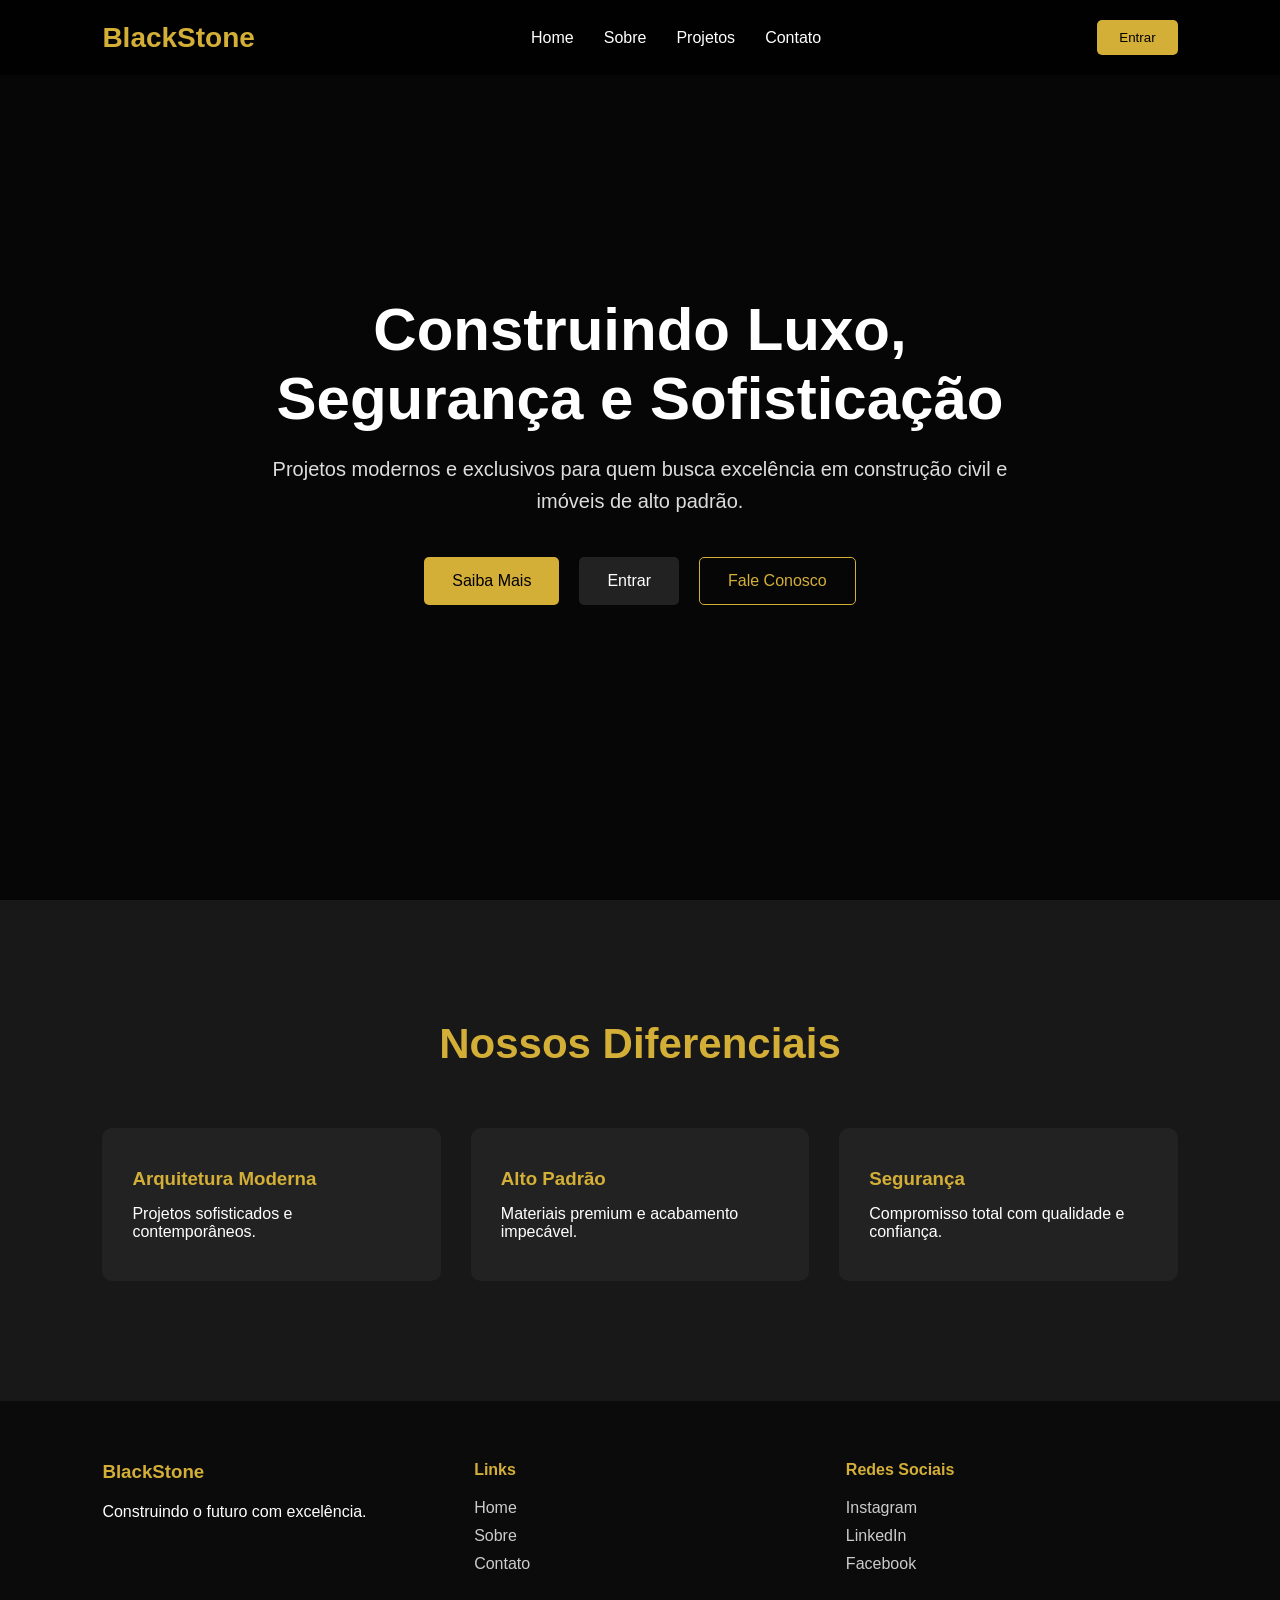
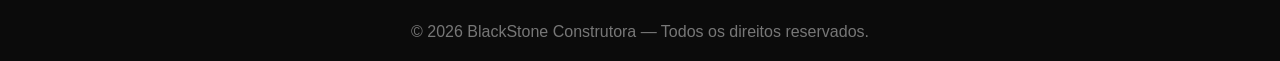
==== index.html @ 74b95e19 "primeiro commit do site" ====
<!DOCTYPE html>
<html lang="pt-BR">
<head>

    <meta charset="UTF-8">
    <meta name="viewport" content="width=device-width, initial-scale=1.0">

    <title>BlackStone Construtora</title>

    <!-- Fonte -->
    <link rel="preconnect" href="https://fonts.googleapis.com">

    <link rel="stylesheet" href="css/style.css">

</head>

<body>

    <!-- HEADER -->

    <header id="header">

        <div class="logo">
            BlackStone
        </div>

        <nav id="nav">

            <ul class="menu">

                <li><a href="#">Home</a></li>
                <li><a href="#">Sobre</a></li>
                <li><a href="#">Projetos</a></li>
                <li><a href="#">Contato</a></li>

            </ul>

        </nav>

        <button class="login-btn" id="openModal">
            Entrar
        </button>

        <div class="menu-mobile" id="menuMobile">
            ☰
        </div>

    </header>

    <!-- HERO -->

    <section class="hero">

        <div class="overlay"></div>

        <div class="hero-content">

            <h1>
                Construindo Luxo, Segurança e Sofisticação
            </h1>

            <p>
                Projetos modernos e exclusivos para quem busca excelência em construção civil e imóveis de alto padrão.
            </p>

            <div class="hero-buttons">

                <button class="btn gold">
                    Saiba Mais
                </button>

                <button class="btn dark" id="openModalHero">
                    Entrar
                </button>

                <button class="btn outline">
                    Fale Conosco
                </button>

            </div>

        </div>

    </section>

    <!-- DIFERENCIAIS -->

    <section class="diferenciais">

        <h2 class="section-title">
            Nossos Diferenciais
        </h2>

        <div class="cards">

            <div class="card reveal">
                <h3>Arquitetura Moderna</h3>
                <p>
                    Projetos sofisticados e contemporâneos.
                </p>
            </div>

            <div class="card reveal">
                <h3>Alto Padrão</h3>
                <p>
                    Materiais premium e acabamento impecável.
                </p>
            </div>

            <div class="card reveal">
                <h3>Segurança</h3>
                <p>
                    Compromisso total com qualidade e confiança.
                </p>
            </div>

        </div>

    </section>

    <!-- FOOTER -->

    <footer>

        <div class="footer-content">

            <div>
                <h3>BlackStone</h3>
                <p>Construindo o futuro com excelência.</p>
            </div>

            <div>
                <h4>Links</h4>

                <ul>
                    <li><a href="#">Home</a></li>
                    <li><a href="#">Sobre</a></li>
                    <li><a href="#">Contato</a></li>
                </ul>
            </div>

            <div>
                <h4>Redes Sociais</h4>

                <div class="socials">
                    <a href="#">Instagram</a>
                    <a href="#">LinkedIn</a>
                    <a href="#">Facebook</a>
                </div>

            </div>

        </div>

        <p class="copy">
            © 2026 BlackStone Construtora — Todos os direitos reservados.
        </p>

    </footer>

    <!-- MODAL LOGIN -->

    <div class="modal" id="modal">

        <div class="modal-content">

            <span class="close" id="closeModal">
                &times;
            </span>

            <h2>Login</h2>

            <form>

                <input type="email" placeholder="Seu Email">

                <input type="password" placeholder="Sua Senha">

                <button type="submit" class="btn gold">
                    Entrar
                </button>

            </form>

        </div>

    </div>

    <script src="js/script.js"></script>

</body>
</html>
---- css/style.css ----
*{
    margin:0;
    padding:0;
    box-sizing:border-box;
}

body{
    font-family:Arial, sans-serif;
    background:#111;
    color:white;
    overflow-x:hidden;
}

/* HEADER */

header{
    width:100%;
    position:fixed;
    top:0;
    left:0;
    z-index:1000;

    display:flex;
    justify-content:space-between;
    align-items:center;

    padding:20px 8%;

    background:rgba(0,0,0,0.8);
    backdrop-filter:blur(10px);
}

.logo{
    font-size:28px;
    font-weight:bold;
    color:#d4af37;
}

.menu{
    display:flex;
    list-style:none;
    gap:30px;
}

.menu a{
    color:white;
    text-decoration:none;
    transition:0.3s;
}

.menu a:hover{
    color:#d4af37;
}

.login-btn{
    padding:10px 22px;
    border:none;
    background:#d4af37;
    color:black;
    cursor:pointer;
    border-radius:5px;
    transition:0.3s;
}

.login-btn:hover{
    transform:translateY(-3px);
}

.menu-mobile{
    display:none;
    font-size:30px;
    cursor:pointer;
}

/* HERO */

.hero{
    height:100vh;

    background:url("https://images.unsplash.com/photo-1486406146926-c627a92ad1ab?q=80&w=2070&auto=format&fit=crop")
    center/cover no-repeat;

    position:relative;

    display:flex;
    justify-content:center;
    align-items:center;

    text-align:center;
}

.overlay{
    position:absolute;
    inset:0;
    background:rgba(0,0,0,0.65);
}

.hero-content{
    position:relative;
    z-index:2;
    max-width:800px;
    padding:20px;
}

.hero h1{
    font-size:60px;
    margin-bottom:20px;
    animation:fadeUp 1s ease;
}

.hero p{
    font-size:20px;
    margin-bottom:40px;
    color:#ddd;
    line-height:1.6;
}

.hero-buttons{
    display:flex;
    justify-content:center;
    gap:20px;
    flex-wrap:wrap;
}

.btn{
    padding:14px 28px;
    border:none;
    cursor:pointer;
    font-size:16px;
    border-radius:5px;
    transition:0.3s;
}

.gold{
    background:#d4af37;
    color:black;
}

.dark{
    background:#222;
    color:white;
}

.outline{
    background:transparent;
    border:1px solid #d4af37;
    color:#d4af37;
}

.btn:hover{
    transform:translateY(-5px);
    box-shadow:0 10px 20px rgba(0,0,0,0.3);
}

/* DIFERENCIAIS */

.diferenciais{
    padding:120px 8%;
    background:#181818;
}

.section-title{
    text-align:center;
    font-size:42px;
    margin-bottom:60px;
    color:#d4af37;
}

.cards{
    display:grid;
    grid-template-columns:repeat(auto-fit, minmax(250px,1fr));
    gap:30px;
}

.card{
    background:#222;
    padding:40px 30px;
    border-radius:10px;
    transition:0.4s;
    opacity:0;
    transform:translateY(50px);
}

.card h3{
    margin-bottom:15px;
    color:#d4af37;
}

.card:hover{
    transform:translateY(-10px);
    background:#2c2c2c;
}

/* FOOTER */

footer{
    background:#0b0b0b;
    padding:60px 8% 20px;
}

.footer-content{
    display:grid;
    grid-template-columns:repeat(auto-fit, minmax(200px,1fr));
    gap:40px;
    margin-bottom:40px;
}

footer h3,
footer h4{
    color:#d4af37;
    margin-bottom:20px;
}

footer ul{
    list-style:none;
}

footer a{
    color:#ccc;
    text-decoration:none;
    display:block;
    margin-bottom:10px;
    transition:0.3s;
}

footer a:hover{
    color:#d4af37;
}

.copy{
    text-align:center;
    color:#777;
}

/* MODAL */

.modal{
    position:fixed;
    inset:0;
    background:rgba(0,0,0,0.8);

    display:none;
    justify-content:center;
    align-items:center;

    z-index:2000;
}

.modal-content{
    background:#1e1e1e;
    padding:40px;
    border-radius:10px;
    width:90%;
    max-width:400px;

    position:relative;
}

.modal-content h2{
    margin-bottom:20px;
    color:#d4af37;
}

.modal-content form{
    display:flex;
    flex-direction:column;
    gap:15px;
}

.modal-content input{
    padding:14px;
    border:none;
    border-radius:5px;
    background:#2b2b2b;
    color:white;
}

.close{
    position:absolute;
    top:15px;
    right:20px;
    font-size:30px;
    cursor:pointer;
}

/* ANIMAÇÕES */

@keyframes fadeUp{

    from{
        opacity:0;
        transform:translateY(40px);
    }

    to{
        opacity:1;
        transform:translateY(0);
    }

}

.reveal.active{
    opacity:1;
    transform:translateY(0);
    transition:1s;
}

/* RESPONSIVO */

@media(max-width:900px){

    .menu{
        position:absolute;
        top:80px;
        right:-100%;

        background:#111;
        width:250px;
        height:100vh;

        flex-direction:column;
        padding:40px;

        transition:0.4s;
    }

    .menu.active{
        right:0;
    }

    .menu-mobile{
        display:block;
    }

    .hero h1{
        font-size:42px;
    }

}
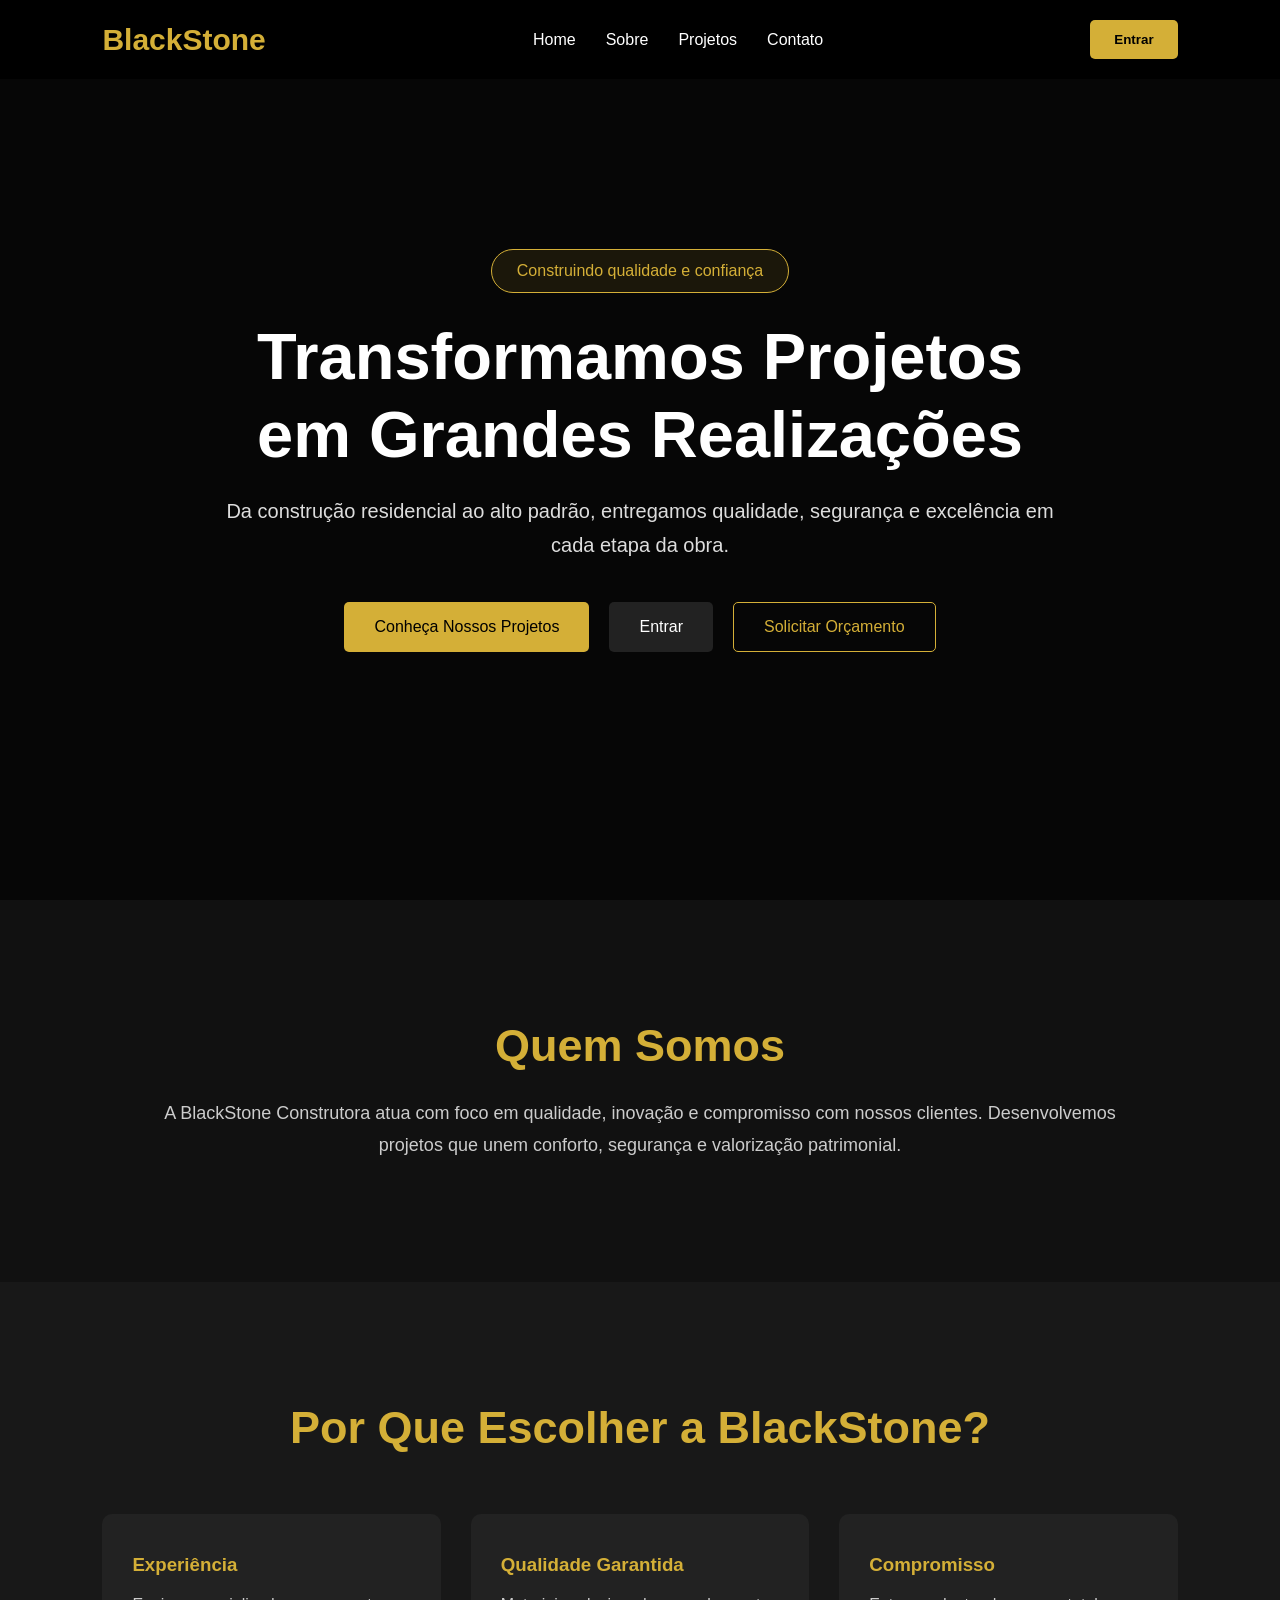
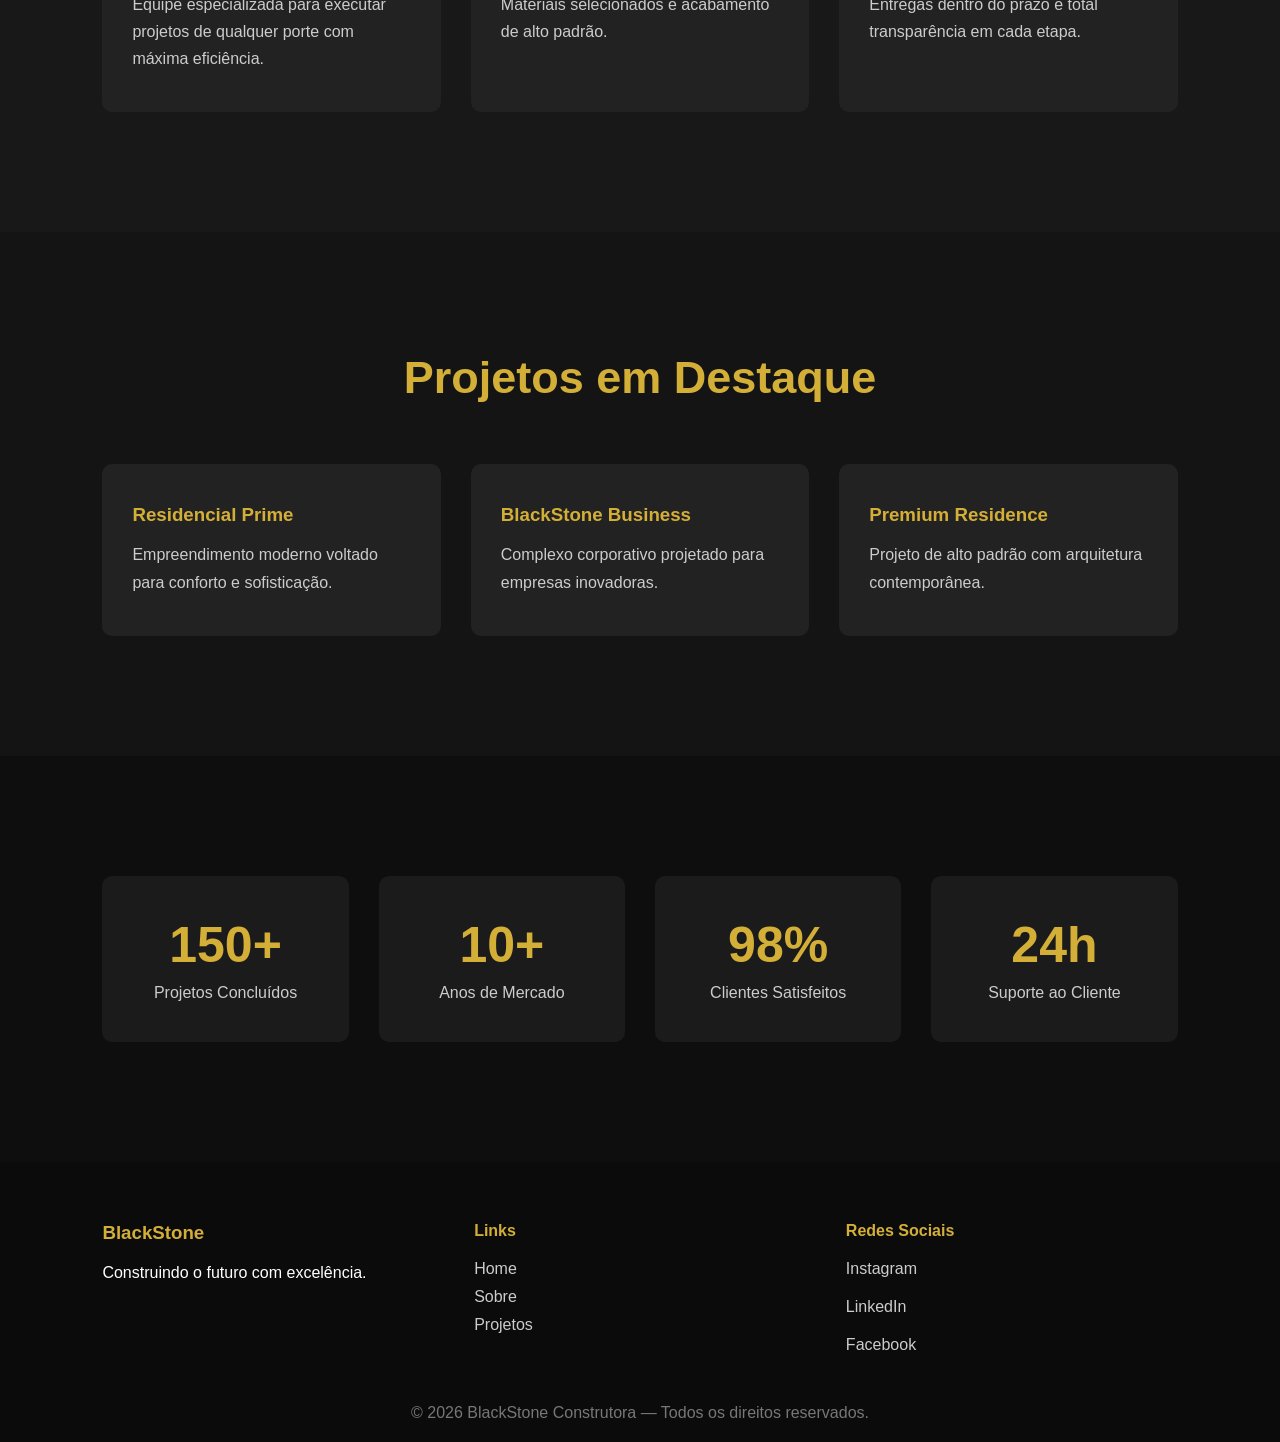
==== commit 26ebfeb1: "Atualiza página inicial e estilos" ====
--- a/index.html
+++ b/index.html
@@ -1,5 +1,6 @@
 <!DOCTYPE html>
 <html lang="pt-BR">
+
 <head>
 
     <meta charset="UTF-8">
@@ -7,9 +8,6 @@
 
     <title>BlackStone Construtora</title>
 
-    <!-- Fonte -->
-    <link rel="preconnect" href="https://fonts.googleapis.com">
-
     <link rel="stylesheet" href="css/style.css">
 
 </head>
@@ -29,9 +27,9 @@
             <ul class="menu">
 
                 <li><a href="#">Home</a></li>
-                <li><a href="#">Sobre</a></li>
-                <li><a href="#">Projetos</a></li>
-                <li><a href="#">Contato</a></li>
+                <li><a href="#sobre">Sobre</a></li>
+                <li><a href="#projetos">Projetos</a></li>
+                <li><a href="#contato">Contato</a></li>
 
             </ul>
 
@@ -55,18 +53,23 @@
 
         <div class="hero-content">
 
+            <span class="hero-tag">
+                Construindo qualidade e confiança
+            </span>
+
             <h1>
-                Construindo Luxo, Segurança e Sofisticação
+                Transformamos Projetos em Grandes Realizações
             </h1>
 
             <p>
-                Projetos modernos e exclusivos para quem busca excelência em construção civil e imóveis de alto padrão.
+                Da construção residencial ao alto padrão, entregamos qualidade,
+                segurança e excelência em cada etapa da obra.
             </p>
 
             <div class="hero-buttons">
 
                 <button class="btn gold">
-                    Saiba Mais
+                    Conheça Nossos Projetos
                 </button>
 
                 <button class="btn dark" id="openModalHero">
@@ -74,7 +77,7 @@
                 </button>
 
                 <button class="btn outline">
-                    Fale Conosco
+                    Solicitar Orçamento
                 </button>
 
             </div>
@@ -83,36 +86,162 @@
 
     </section>
 
+    <!-- SOBRE -->
+
+    <section class="sobre" id="sobre">
+
+        <div class="sobre-container">
+
+            <h2>
+                Quem Somos
+            </h2>
+
+            <p>
+                A BlackStone Construtora atua com foco em qualidade,
+                inovação e compromisso com nossos clientes.
+                Desenvolvemos projetos que unem conforto,
+                segurança e valorização patrimonial.
+            </p>
+
+        </div>
+
+    </section>
+
     <!-- DIFERENCIAIS -->
 
     <section class="diferenciais">
 
         <h2 class="section-title">
-            Nossos Diferenciais
+            Por Que Escolher a BlackStone?
         </h2>
 
         <div class="cards">
 
             <div class="card reveal">
-                <h3>Arquitetura Moderna</h3>
-                <p>
-                    Projetos sofisticados e contemporâneos.
-                </p>
-            </div>
-
-            <div class="card reveal">
-                <h3>Alto Padrão</h3>
-                <p>
-                    Materiais premium e acabamento impecável.
-                </p>
-            </div>
-
-            <div class="card reveal">
-                <h3>Segurança</h3>
-                <p>
-                    Compromisso total com qualidade e confiança.
-                </p>
-            </div>
+
+                <h3>Experiência</h3>
+
+                <p>
+                    Equipe especializada para executar projetos
+                    de qualquer porte com máxima eficiência.
+                </p>
+
+            </div>
+
+            <div class="card reveal">
+
+                <h3>Qualidade Garantida</h3>
+
+                <p>
+                    Materiais selecionados e acabamento
+                    de alto padrão.
+                </p>
+
+            </div>
+
+            <div class="card reveal">
+
+                <h3>Compromisso</h3>
+
+                <p>
+                    Entregas dentro do prazo e total
+                    transparência em cada etapa.
+                </p>
+
+            </div>
+
+        </div>
+
+    </section>
+
+    <!-- PROJETOS -->
+
+    <section class="projetos" id="projetos">
+
+        <h2 class="section-title">
+            Projetos em Destaque
+        </h2>
+
+        <div class="cards">
+
+            <div class="card reveal">
+
+                <h3>Residencial Prime</h3>
+
+                <p>
+                    Empreendimento moderno voltado para
+                    conforto e sofisticação.
+                </p>
+
+            </div>
+
+            <div class="card reveal">
+
+                <h3>BlackStone Business</h3>
+
+                <p>
+                    Complexo corporativo projetado para
+                    empresas inovadoras.
+                </p>
+
+            </div>
+
+            <div class="card reveal">
+
+                <h3>Premium Residence</h3>
+
+                <p>
+                    Projeto de alto padrão com
+                    arquitetura contemporânea.
+                </p>
+
+            </div>
+
+        </div>
+
+    </section>
+
+    <!-- ESTATÍSTICAS -->
+
+    <section class="numeros">
+
+        <div class="numero">
+
+            <h3>150+</h3>
+
+            <p>
+                Projetos Concluídos
+            </p>
+
+        </div>
+
+        <div class="numero">
+
+            <h3>10+</h3>
+
+            <p>
+                Anos de Mercado
+            </p>
+
+        </div>
+
+        <div class="numero">
+
+            <h3>98%</h3>
+
+            <p>
+                Clientes Satisfeitos
+            </p>
+
+        </div>
+
+        <div class="numero">
+
+            <h3>24h</h3>
+
+            <p>
+                Suporte ao Cliente
+            </p>
 
         </div>
 
@@ -120,32 +249,44 @@
 
     <!-- FOOTER -->
 
-    <footer>
+    <footer id="contato">
 
         <div class="footer-content">
 
             <div>
+
                 <h3>BlackStone</h3>
-                <p>Construindo o futuro com excelência.</p>
+
+                <p>
+                    Construindo o futuro com excelência.
+                </p>
+
             </div>
 
             <div>
+
                 <h4>Links</h4>
 
                 <ul>
+
                     <li><a href="#">Home</a></li>
-                    <li><a href="#">Sobre</a></li>
-                    <li><a href="#">Contato</a></li>
+                    <li><a href="#sobre">Sobre</a></li>
+                    <li><a href="#projetos">Projetos</a></li>
+
                 </ul>
+
             </div>
 
             <div>
+
                 <h4>Redes Sociais</h4>
 
                 <div class="socials">
+
                     <a href="#">Instagram</a>
                     <a href="#">LinkedIn</a>
                     <a href="#">Facebook</a>
+
                 </div>
 
             </div>
@@ -168,7 +309,9 @@
                 &times;
             </span>
 
-            <h2>Login</h2>
+            <h2>
+                Login
+            </h2>
 
             <form>
 
@@ -189,4 +332,5 @@
     <script src="js/script.js"></script>
 
 </body>
+
 </html>
--- a/css/style.css
+++ b/css/style.css
@@ -26,12 +26,12 @@
 
     padding:20px 8%;
 
-    background:rgba(0,0,0,0.8);
+    background:rgba(0,0,0,0.85);
     backdrop-filter:blur(10px);
 }
 
 .logo{
-    font-size:28px;
+    font-size:30px;
     font-weight:bold;
     color:#d4af37;
 }
@@ -43,9 +43,9 @@
 }
 
 .menu a{
+    text-decoration:none;
     color:white;
-    text-decoration:none;
-    transition:0.3s;
+    transition:.3s;
 }
 
 .menu a:hover{
@@ -53,13 +53,14 @@
 }
 
 .login-btn{
-    padding:10px 22px;
+    padding:12px 24px;
     border:none;
     background:#d4af37;
     color:black;
     cursor:pointer;
     border-radius:5px;
-    transition:0.3s;
+    font-weight:bold;
+    transition:.3s;
 }
 
 .login-btn:hover{
@@ -77,7 +78,7 @@
 .hero{
     height:100vh;
 
-    background:url("https://images.unsplash.com/photo-1486406146926-c627a92ad1ab?q=80&w=2070&auto=format&fit=crop")
+    background:url("https://images.unsplash.com/photo-1504307651254-35680f356dfd?q=80&w=2070&auto=format&fit=crop")
     center/cover no-repeat;
 
     position:relative;
@@ -98,21 +99,37 @@
 .hero-content{
     position:relative;
     z-index:2;
-    max-width:800px;
+    max-width:900px;
     padding:20px;
 }
 
+.hero-tag{
+    display:inline-block;
+
+    padding:12px 25px;
+
+    border:1px solid #d4af37;
+
+    border-radius:30px;
+
+    color:#d4af37;
+
+    background:rgba(212,175,55,.1);
+
+    margin-bottom:25px;
+}
+
 .hero h1{
-    font-size:60px;
+    font-size:65px;
     margin-bottom:20px;
-    animation:fadeUp 1s ease;
+    line-height:1.2;
 }
 
 .hero p{
     font-size:20px;
+    color:#ddd;
     margin-bottom:40px;
-    color:#ddd;
-    line-height:1.6;
+    line-height:1.7;
 }
 
 .hero-buttons{
@@ -123,12 +140,12 @@
 }
 
 .btn{
-    padding:14px 28px;
+    padding:15px 30px;
     border:none;
     cursor:pointer;
+    border-radius:5px;
     font-size:16px;
-    border-radius:5px;
-    transition:0.3s;
+    transition:.3s;
 }
 
 .gold{
@@ -149,7 +166,31 @@
 
 .btn:hover{
     transform:translateY(-5px);
-    box-shadow:0 10px 20px rgba(0,0,0,0.3);
+}
+
+/* SOBRE */
+
+.sobre{
+    padding:120px 8%;
+    background:#111;
+}
+
+.sobre-container{
+    max-width:1000px;
+    margin:auto;
+    text-align:center;
+}
+
+.sobre h2{
+    color:#d4af37;
+    font-size:45px;
+    margin-bottom:25px;
+}
+
+.sobre p{
+    font-size:18px;
+    color:#ccc;
+    line-height:1.8;
 }
 
 /* DIFERENCIAIS */
@@ -161,14 +202,14 @@
 
 .section-title{
     text-align:center;
-    font-size:42px;
+    color:#d4af37;
+    font-size:45px;
     margin-bottom:60px;
-    color:#d4af37;
 }
 
 .cards{
     display:grid;
-    grid-template-columns:repeat(auto-fit, minmax(250px,1fr));
+    grid-template-columns:repeat(auto-fit,minmax(280px,1fr));
     gap:30px;
 }
 
@@ -176,14 +217,20 @@
     background:#222;
     padding:40px 30px;
     border-radius:10px;
-    transition:0.4s;
+    transition:.4s;
+
     opacity:0;
     transform:translateY(50px);
 }
 
 .card h3{
+    color:#d4af37;
     margin-bottom:15px;
-    color:#d4af37;
+}
+
+.card p{
+    color:#ccc;
+    line-height:1.7;
 }
 
 .card:hover{
@@ -191,6 +238,49 @@
     background:#2c2c2c;
 }
 
+/* PROJETOS */
+
+.projetos{
+    padding:120px 8%;
+    background:#141414;
+}
+
+/* ESTATÍSTICAS */
+
+.numeros{
+    padding:120px 8%;
+
+    display:grid;
+    grid-template-columns:repeat(auto-fit,minmax(220px,1fr));
+    gap:30px;
+
+    background:#0e0e0e;
+}
+
+.numero{
+    background:#1b1b1b;
+    padding:40px;
+    border-radius:10px;
+
+    text-align:center;
+
+    transition:.3s;
+}
+
+.numero:hover{
+    transform:translateY(-8px);
+}
+
+.numero h3{
+    font-size:50px;
+    color:#d4af37;
+    margin-bottom:10px;
+}
+
+.numero p{
+    color:#ccc;
+}
+
 /* FOOTER */
 
 footer{
@@ -200,7 +290,7 @@
 
 .footer-content{
     display:grid;
-    grid-template-columns:repeat(auto-fit, minmax(200px,1fr));
+    grid-template-columns:repeat(auto-fit,minmax(250px,1fr));
     gap:40px;
     margin-bottom:40px;
 }
@@ -220,11 +310,17 @@
     text-decoration:none;
     display:block;
     margin-bottom:10px;
-    transition:0.3s;
+    transition:.3s;
 }
 
 footer a:hover{
     color:#d4af37;
+}
+
+.socials{
+    display:flex;
+    flex-direction:column;
+    gap:10px;
 }
 
 .copy{
@@ -237,28 +333,32 @@
 .modal{
     position:fixed;
     inset:0;
-    background:rgba(0,0,0,0.8);
 
     display:none;
     justify-content:center;
     align-items:center;
 
+    background:rgba(0,0,0,.85);
+
     z-index:2000;
 }
 
 .modal-content{
-    background:#1e1e1e;
-    padding:40px;
-    border-radius:10px;
     width:90%;
     max-width:400px;
 
+    background:#1e1e1e;
+
+    padding:40px;
+
+    border-radius:10px;
+
     position:relative;
 }
 
 .modal-content h2{
+    color:#d4af37;
     margin-bottom:20px;
-    color:#d4af37;
 }
 
 .modal-content form{
@@ -271,33 +371,21 @@
     padding:14px;
     border:none;
     border-radius:5px;
+
     background:#2b2b2b;
     color:white;
 }
 
 .close{
     position:absolute;
-    top:15px;
     right:20px;
+    top:10px;
+
     font-size:30px;
     cursor:pointer;
 }
 
 /* ANIMAÇÕES */
-
-@keyframes fadeUp{
-
-    from{
-        opacity:0;
-        transform:translateY(40px);
-    }
-
-    to{
-        opacity:1;
-        transform:translateY(0);
-    }
-
-}
 
 .reveal.active{
     opacity:1;
@@ -314,14 +402,16 @@
         top:80px;
         right:-100%;
 
-        background:#111;
         width:250px;
         height:100vh;
 
+        background:#111;
+
         flex-direction:column;
+
         padding:40px;
 
-        transition:0.4s;
+        transition:.4s;
     }
 
     .menu.active{
@@ -336,4 +426,8 @@
         font-size:42px;
     }
 
+    .hero p{
+        font-size:18px;
+    }
+
 }
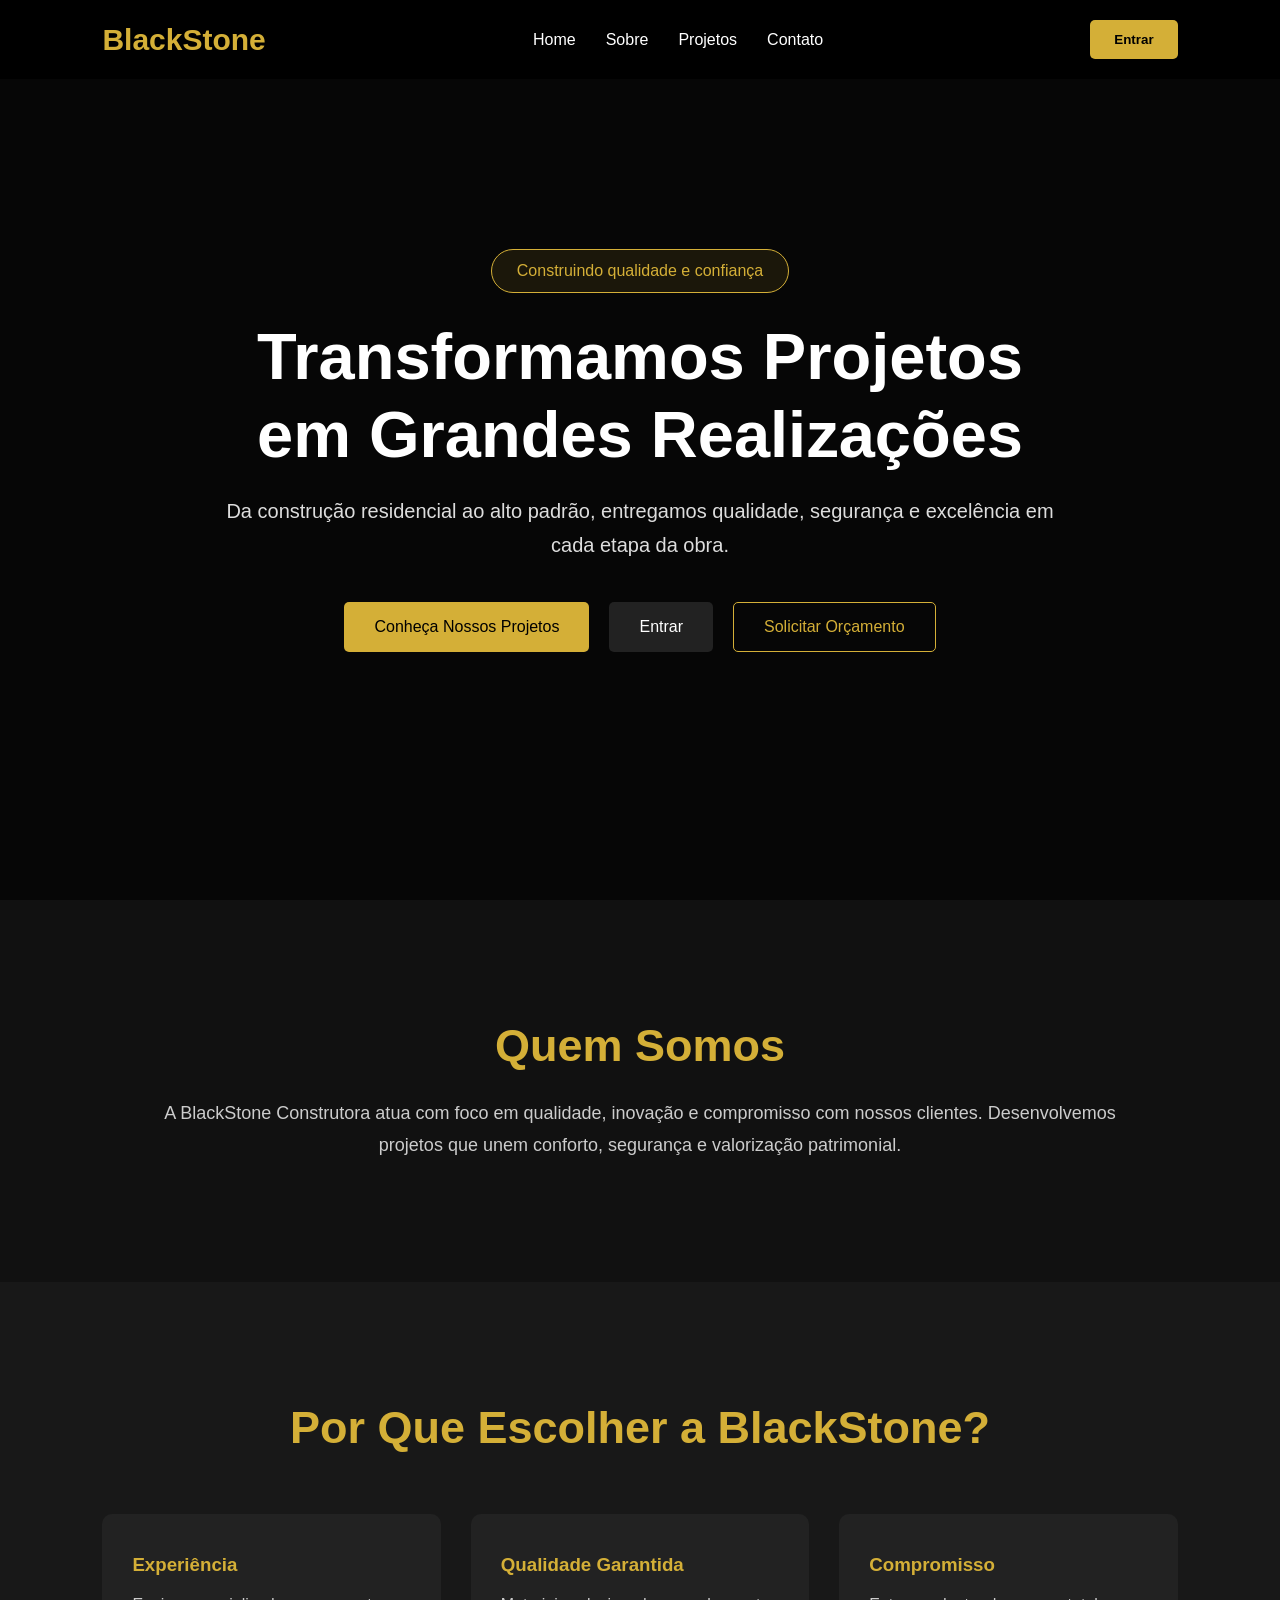
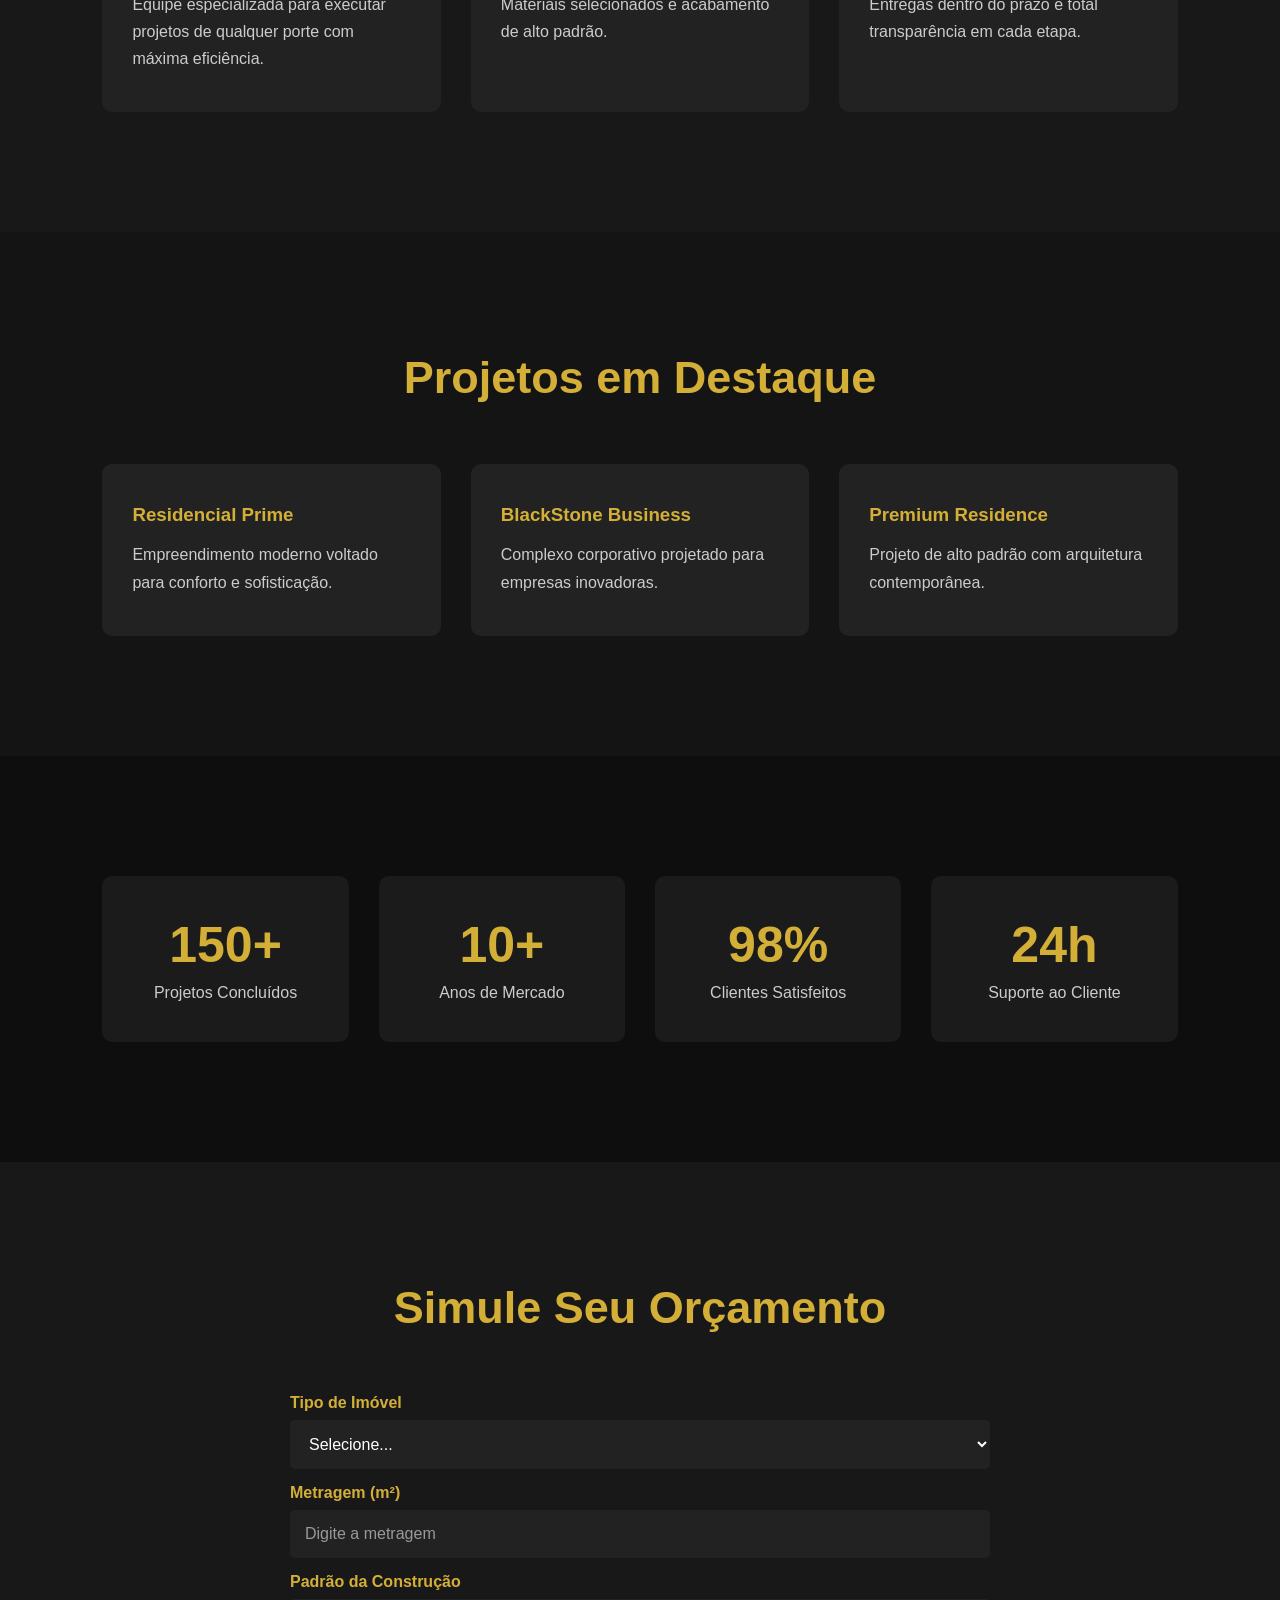
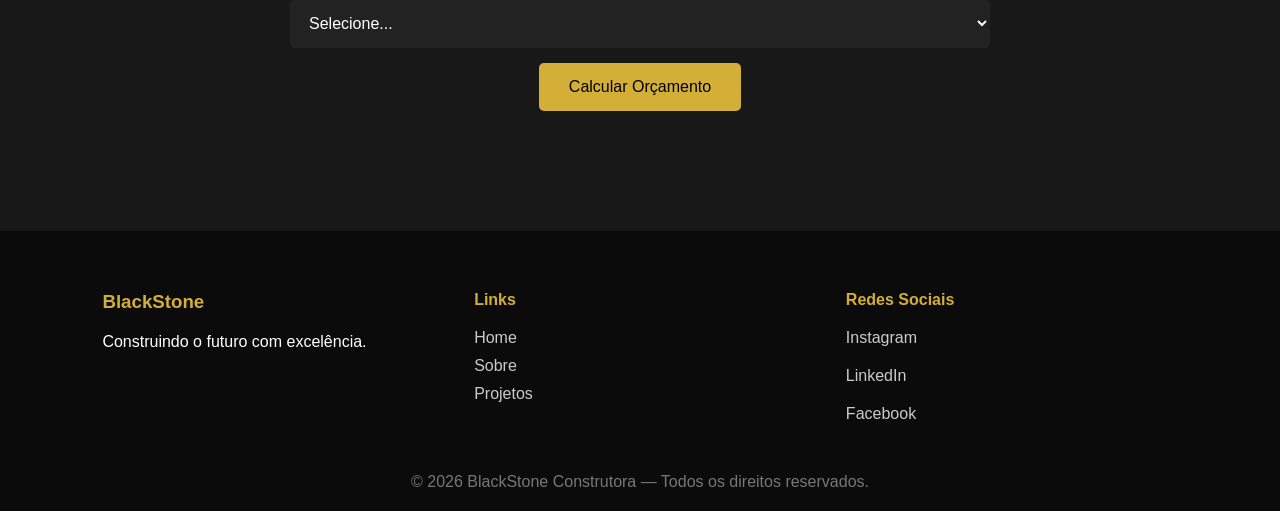
==== commit 2c4fa25f: "crição da área de orçamento" ====
--- a/index.html
+++ b/index.html
@@ -247,6 +247,49 @@
 
     </section>
 
+    <!-- SIMULAR ORÇAMENTO -->
+
+    <section class="simular-orcamento">
+
+        <h2 class="section-title">
+            Simule Seu Orçamento
+        </h2>
+
+        <form class="orcamento-form">
+
+            <div class="form-group">
+                <label for="tipoImovel">Tipo de Imóvel</label>
+                <select id="tipoImovel" name="tipoImovel" required>
+                    <option value="">Selecione...</option>
+                    <option value="casa">Casa</option>
+                    <option value="apartamento">Apartamento</option>
+                    <option value="comercial">Comercial</option>
+                </select>
+            </div>
+
+            <div class="form-group">
+                <label for="metragem">Metragem (m²)</label>
+                <input type="number" id="metragem" name="metragem" placeholder="Digite a metragem" required>
+            </div>
+
+            <div class="form-group">
+                <label for="padrao">Padrão da Construção</label>
+                <select id="padrao" name="padrao" required>
+                    <option value="">Selecione...</option>
+                    <option value="economico">Econômico</option>
+                    <option value="medio">Médio</option>
+                    <option value="alto">Alto Padrão</option>
+                </select>
+            </div>
+
+            <button type="submit" class="btn gold">
+                Calcular Orçamento
+            </button>
+
+        </form>
+
+    </section>
+
     <!-- FOOTER -->
 
     <footer id="contato">
--- a/css/style.css
+++ b/css/style.css
@@ -281,6 +281,60 @@
     color:#ccc;
 }
 
+/* ORÇAMENTO */
+
+.simular-orcamento{
+    padding:120px 8%;
+    background:#181818;
+}
+
+.orcamento-form{
+    max-width:700px;
+    margin:auto;
+    display:flex;
+    flex-direction:column;
+    gap:15px;
+}
+
+.form-group{
+    display:flex;
+    flex-direction:column;
+    gap:8px;
+}
+
+.orcamento-form label{
+    color:#d4af37;
+    font-weight:bold;
+}
+
+.orcamento-form input,
+.orcamento-form select{
+    padding:15px;
+    background:#222;
+    color:white;
+    border:none;
+    border-radius:5px;
+    font-size:16px;
+}
+
+.orcamento-form input::placeholder{
+    color:#999;
+}
+
+.orcamento-form button{
+    align-self:center;
+}
+
+#resultadoOrcamento{
+    margin-top:20px;
+    padding:20px;
+    background:#222;
+    border-left:4px solid #d4af37;
+    font-size:20px;
+    color:white;
+    border-radius:5px;
+}
+
 /* FOOTER */
 
 footer{
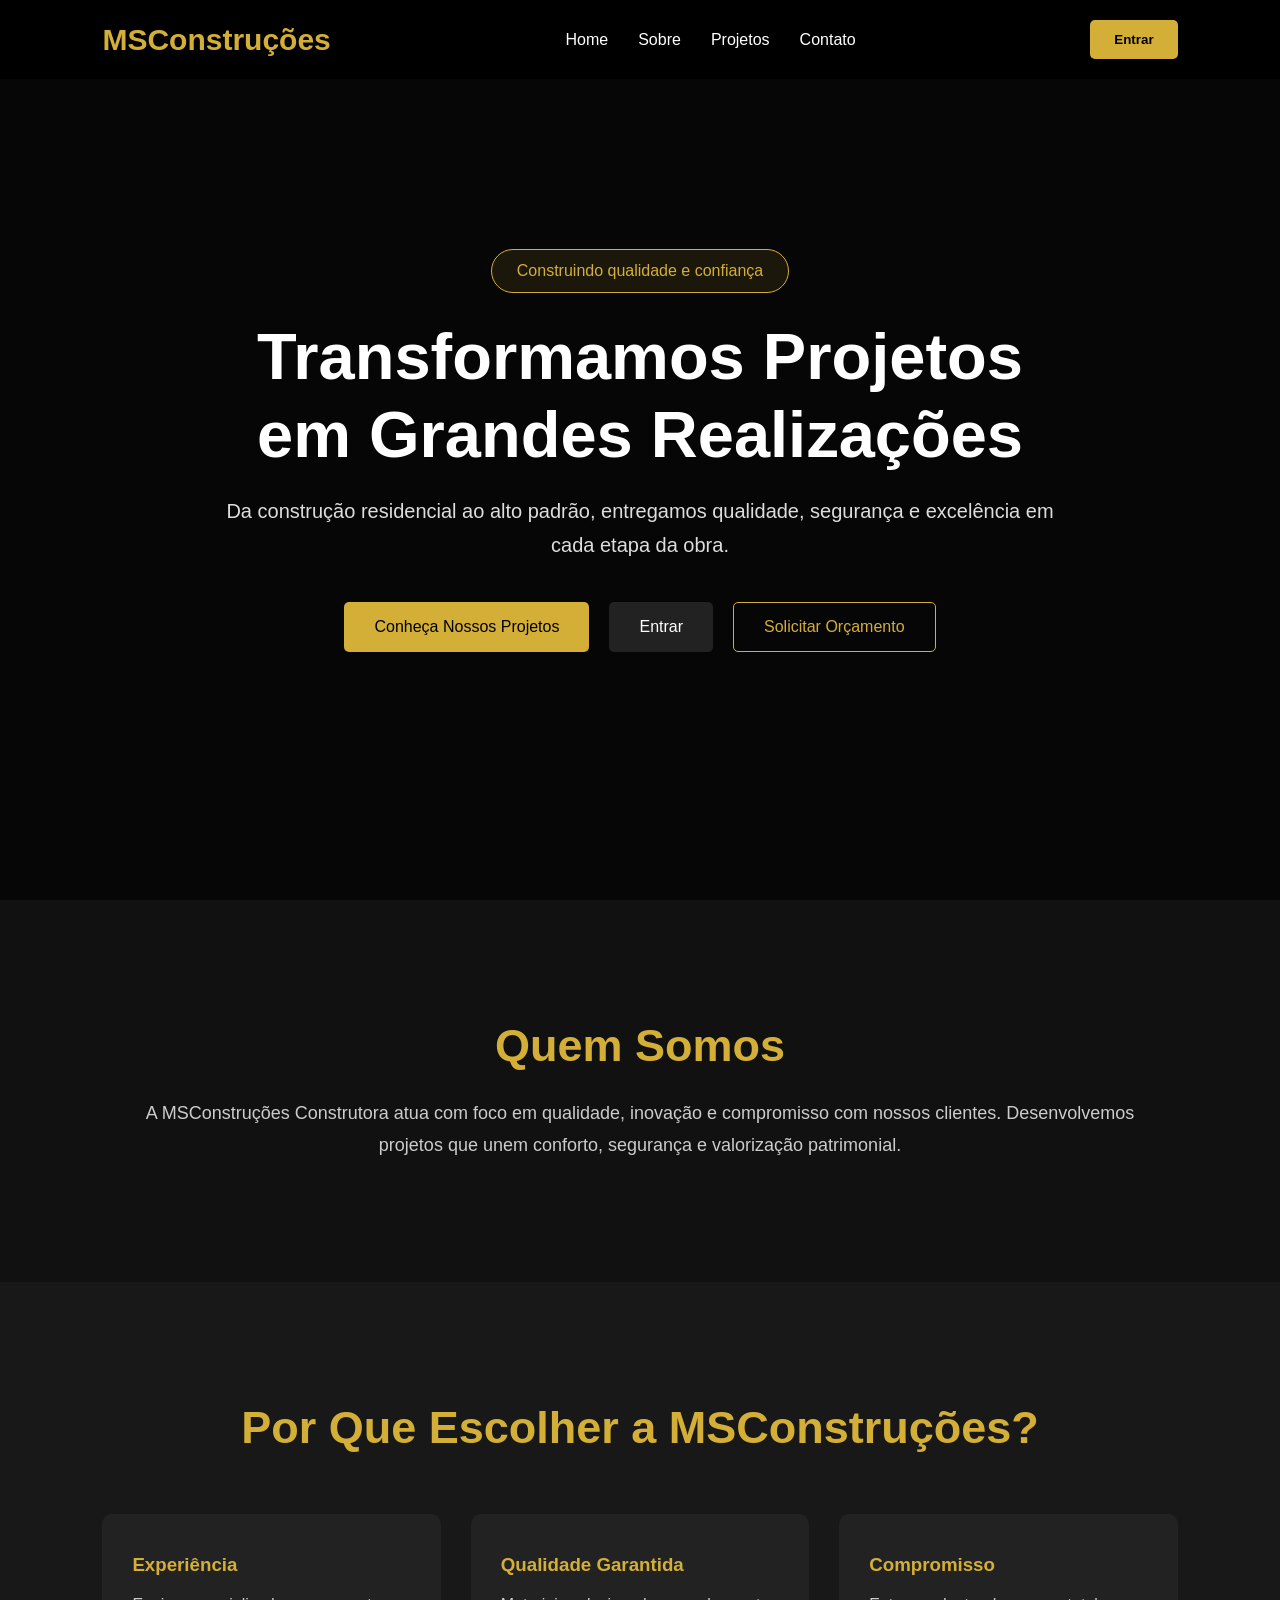
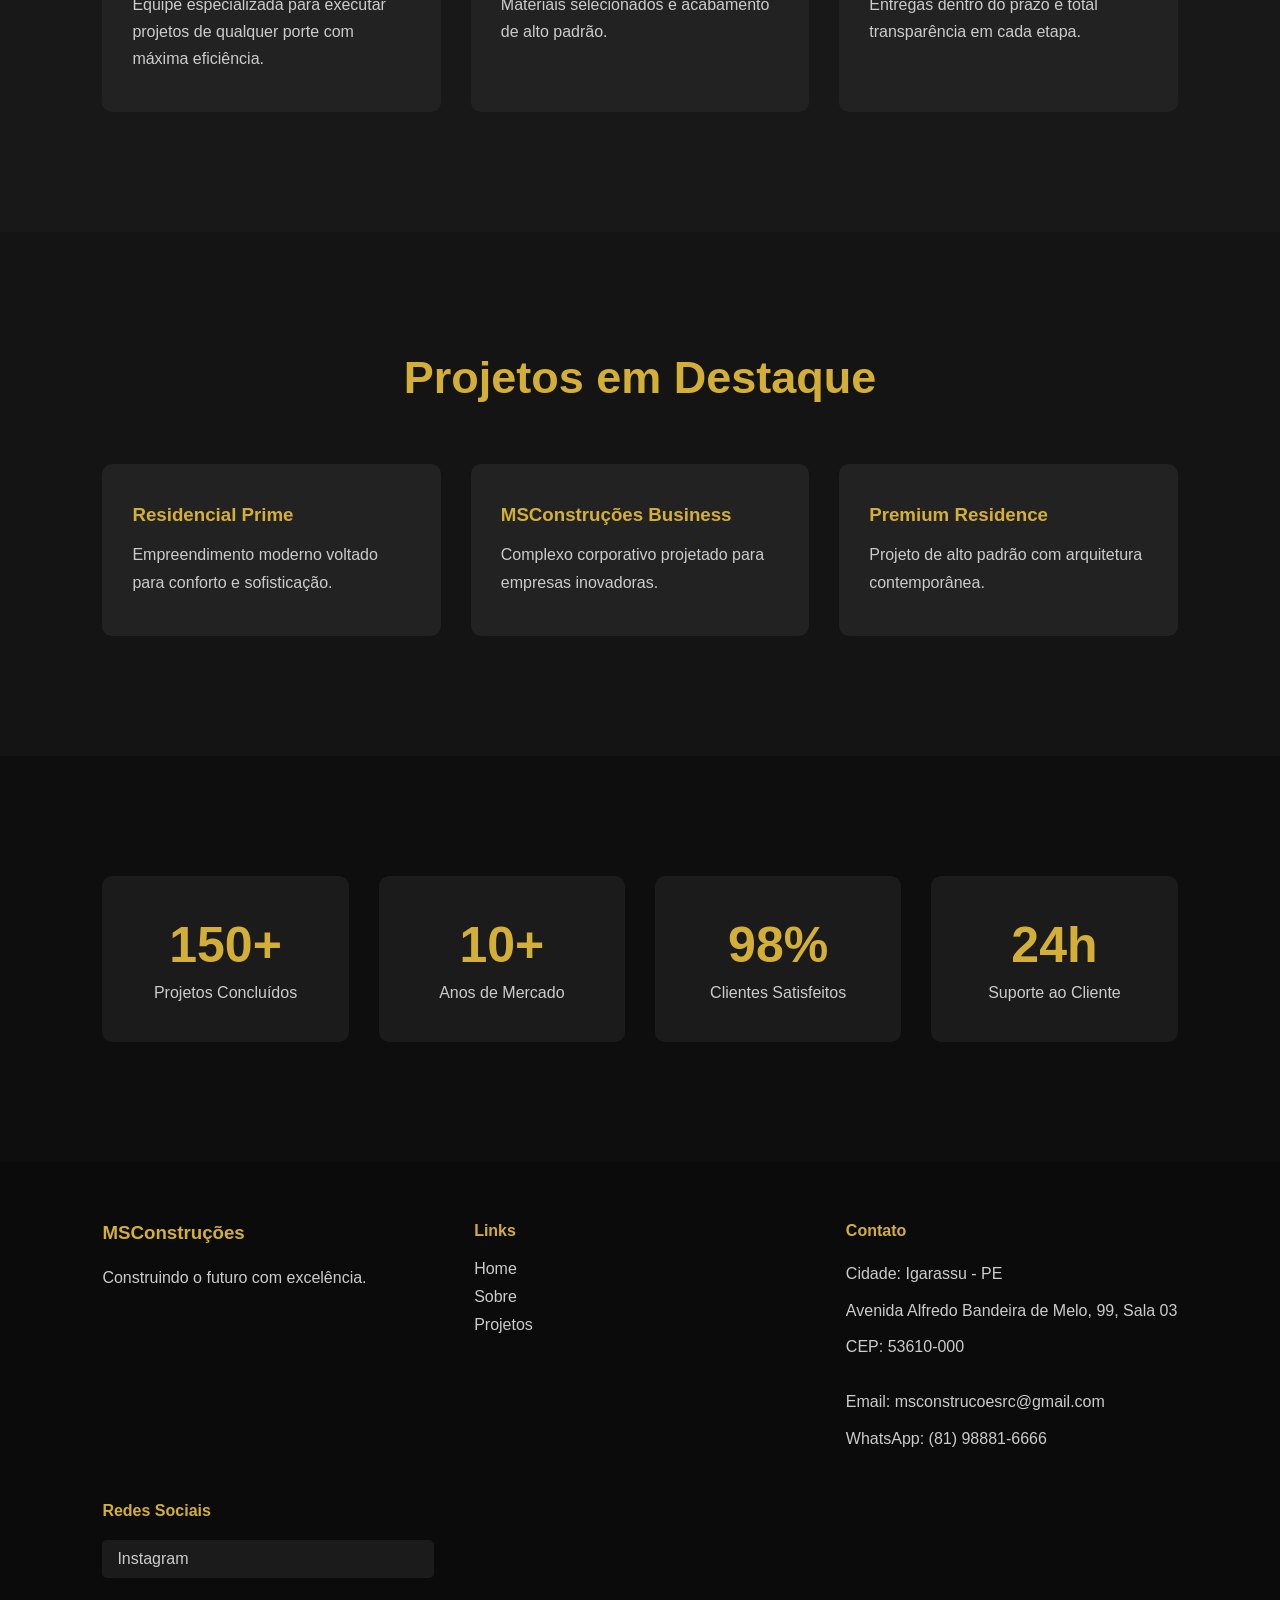
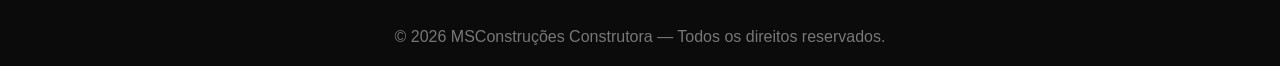
==== commit 42ec78da: "Adiciona pagina sobre, atualiza footer e integra instagram" ====
--- a/index.html
+++ b/index.html
@@ -6,7 +6,7 @@
     <meta charset="UTF-8">
     <meta name="viewport" content="width=device-width, initial-scale=1.0">
 
-    <title>BlackStone Construtora</title>
+    <title>MSConstruções Construtora</title>
 
     <link rel="stylesheet" href="css/style.css">
 
@@ -19,7 +19,7 @@
     <header id="header">
 
         <div class="logo">
-            BlackStone
+            MSConstruções
         </div>
 
         <nav id="nav">
@@ -27,7 +27,7 @@
             <ul class="menu">
 
                 <li><a href="#">Home</a></li>
-                <li><a href="#sobre">Sobre</a></li>
+                <li><a href="sobre.html">Sobre</a></li>
                 <li><a href="#projetos">Projetos</a></li>
                 <li><a href="#contato">Contato</a></li>
 
@@ -97,7 +97,7 @@
             </h2>
 
             <p>
-                A BlackStone Construtora atua com foco em qualidade,
+                A MSConstruções Construtora atua com foco em qualidade,
                 inovação e compromisso com nossos clientes.
                 Desenvolvemos projetos que unem conforto,
                 segurança e valorização patrimonial.
@@ -112,7 +112,7 @@
     <section class="diferenciais">
 
         <h2 class="section-title">
-            Por Que Escolher a BlackStone?
+            Por Que Escolher a MSConstruções?
         </h2>
 
         <div class="cards">
@@ -177,7 +177,7 @@
 
             <div class="card reveal">
 
-                <h3>BlackStone Business</h3>
+                <h3>MSConstruções Business</h3>
 
                 <p>
                     Complexo corporativo projetado para
@@ -247,49 +247,6 @@
 
     </section>
 
-    <!-- SIMULAR ORÇAMENTO -->
-
-    <section class="simular-orcamento">
-
-        <h2 class="section-title">
-            Simule Seu Orçamento
-        </h2>
-
-        <form class="orcamento-form">
-
-            <div class="form-group">
-                <label for="tipoImovel">Tipo de Imóvel</label>
-                <select id="tipoImovel" name="tipoImovel" required>
-                    <option value="">Selecione...</option>
-                    <option value="casa">Casa</option>
-                    <option value="apartamento">Apartamento</option>
-                    <option value="comercial">Comercial</option>
-                </select>
-            </div>
-
-            <div class="form-group">
-                <label for="metragem">Metragem (m²)</label>
-                <input type="number" id="metragem" name="metragem" placeholder="Digite a metragem" required>
-            </div>
-
-            <div class="form-group">
-                <label for="padrao">Padrão da Construção</label>
-                <select id="padrao" name="padrao" required>
-                    <option value="">Selecione...</option>
-                    <option value="economico">Econômico</option>
-                    <option value="medio">Médio</option>
-                    <option value="alto">Alto Padrão</option>
-                </select>
-            </div>
-
-            <button type="submit" class="btn gold">
-                Calcular Orçamento
-            </button>
-
-        </form>
-
-    </section>
-
     <!-- FOOTER -->
 
     <footer id="contato">
@@ -298,7 +255,7 @@
 
             <div>
 
-                <h3>BlackStone</h3>
+                <h3>MSConstruções</h3>
 
                 <p>
                     Construindo o futuro com excelência.
@@ -313,31 +270,59 @@
                 <ul>
 
                     <li><a href="#">Home</a></li>
-                    <li><a href="#sobre">Sobre</a></li>
+                    <li><a href="sobre.html">Sobre</a></li>
                     <li><a href="#projetos">Projetos</a></li>
 
                 </ul>
 
             </div>
 
-            <div>
-
-                <h4>Redes Sociais</h4>
-
-                <div class="socials">
-
-                    <a href="#">Instagram</a>
-                    <a href="#">LinkedIn</a>
-                    <a href="#">Facebook</a>
-
-                </div>
-
-            </div>
+           <div>
+
+    <h4>Contato</h4>
+
+    <p>
+        Cidade: Igarassu - PE
+    </p>
+
+    <p>
+        Avenida Alfredo Bandeira de Melo, 99, Sala 03
+    </p>
+
+    <p>
+        CEP: 53610-000
+    </p>
+
+    <br>
+
+    <p>
+        Email: msconstrucoesrc@gmail.com
+    </p>
+
+    <p>
+        WhatsApp: (81) 98881-6666
+    </p>
+
+</div>
+
+<div>
+
+    <h4>Redes Sociais</h4>
+
+    <div class="socials">
+
+        <a href="https://www.instagram.com/msconstrucoesrc/" target="_blank">
+            Instagram
+        </a>
+
+    </div>
+
+</div>
 
         </div>
 
         <p class="copy">
-            © 2026 BlackStone Construtora — Todos os direitos reservados.
+            © 2026 MSConstruções Construtora — Todos os direitos reservados.
         </p>
 
     </footer>
--- a/css/style.css
+++ b/css/style.css
@@ -484,4 +484,432 @@
         font-size:18px;
     }
 
+}
+
+/* =======================================================
+   PÁGINA SOBRE
+======================================================= */
+
+.hero-sobre{
+
+    height:70vh;
+
+    background:
+    linear-gradient(
+        rgba(0,0,0,.75),
+        rgba(0,0,0,.75)
+    ),
+    url("https://images.unsplash.com/photo-1541888946425-d81bb19240f5?q=80&w=2000")
+    center/cover;
+
+    display:flex;
+    justify-content:center;
+    align-items:center;
+
+    text-align:center;
+
+    padding:120px 8%;
+}
+
+.hero-sobre .hero-content{
+
+    max-width:900px;
+}
+
+.hero-sobre h1{
+
+    font-size:60px;
+
+    margin-bottom:20px;
+
+    line-height:1.2;
+}
+
+.hero-sobre p{
+
+    color:#ddd;
+
+    font-size:20px;
+
+    line-height:1.8;
+}
+
+/* TAGS */
+
+.section-tag{
+
+    display:inline-block;
+
+    color:#C9A227;
+
+    font-weight:700;
+
+    letter-spacing:2px;
+
+    margin-bottom:15px;
+}
+
+/* QUEM SOMOS */
+
+.quem-somos{
+
+    padding:120px 8%;
+
+    background:#111;
+}
+
+.container-grid{
+
+    max-width:1300px;
+
+    margin:auto;
+
+    display:grid;
+
+    grid-template-columns:1fr 1fr;
+
+    gap:60px;
+
+    align-items:center;
+}
+
+.texto h2{
+
+    font-size:48px;
+
+    margin-bottom:25px;
+}
+
+.texto p{
+
+    color:#ccc;
+
+    line-height:1.9;
+
+    margin-bottom:20px;
+}
+
+.imagem img{
+
+    width:100%;
+
+    border-radius:15px;
+
+    object-fit:cover;
+
+    transition:.4s;
+}
+
+.imagem img:hover{
+
+    transform:scale(1.03);
+}
+
+/* MISSÃO VISÃO VALORES */
+
+.mvv{
+
+    padding:120px 8%;
+
+    background:#181818;
+}
+
+.section-header{
+
+    text-align:center;
+
+    margin-bottom:60px;
+}
+
+.section-header h2{
+
+    font-size:48px;
+}
+
+.cards-mvv{
+
+    display:grid;
+
+    grid-template-columns:
+    repeat(auto-fit,minmax(300px,1fr));
+
+    gap:30px;
+}
+
+.cards-mvv .card{
+
+    opacity:1;
+
+    transform:none;
+
+    text-align:center;
+}
+
+.icon{
+
+    font-size:50px;
+
+    margin-bottom:20px;
+}
+
+/* TIMELINE */
+
+.timeline{
+
+    padding:120px 8%;
+
+    background:#141414;
+}
+
+.timeline-container{
+
+    max-width:900px;
+
+    margin:auto;
+
+    border-left:3px solid #C9A227;
+
+    padding-left:40px;
+}
+
+.timeline-item{
+
+    margin-bottom:50px;
+
+    position:relative;
+}
+
+.timeline-item::before{
+
+    content:"";
+
+    width:18px;
+    height:18px;
+
+    border-radius:50%;
+
+    background:#C9A227;
+
+    position:absolute;
+
+    left:-50px;
+
+    top:5px;
+}
+
+.timeline-item span{
+
+    color:#C9A227;
+
+    font-size:24px;
+
+    font-weight:bold;
+}
+
+.timeline-item p{
+
+    margin-top:10px;
+
+    color:#ccc;
+}
+
+/* EQUIPE */
+
+.equipe{
+
+    padding:120px 8%;
+
+    background:#181818;
+}
+
+.cards-equipe{
+
+    display:grid;
+
+    grid-template-columns:
+    repeat(auto-fit,minmax(280px,1fr));
+
+    gap:30px;
+}
+
+.membro{
+
+    background:#222;
+
+    padding:30px;
+
+    text-align:center;
+
+    border-radius:10px;
+
+    transition:.4s;
+}
+
+.membro:hover{
+
+    transform:translateY(-10px);
+}
+
+.membro img{
+
+    width:180px;
+
+    height:180px;
+
+    border-radius:50%;
+
+    object-fit:cover;
+
+    margin-bottom:20px;
+
+    border:4px solid #C9A227;
+}
+
+.membro h3{
+
+    color:#C9A227;
+
+    margin-bottom:10px;
+}
+
+.membro p{
+
+    color:#ccc;
+}
+
+/* CTA */
+
+.cta{
+
+    padding:120px 8%;
+
+    background:#0f0f0f;
+
+    text-align:center;
+}
+
+.cta h2{
+
+    font-size:50px;
+
+    margin-bottom:20px;
+}
+
+.cta p{
+
+    color:#ccc;
+
+    margin-bottom:40px;
+}
+
+/* BOTÃO TOPO */
+
+#topBtn{
+
+    position:fixed;
+
+    right:25px;
+    bottom:25px;
+
+    width:50px;
+    height:50px;
+
+    border:none;
+
+    border-radius:50%;
+
+    background:#C9A227;
+
+    color:black;
+
+    font-size:22px;
+
+    cursor:pointer;
+
+    display:none;
+
+    z-index:999;
+
+    transition:.3s;
+}
+
+#topBtn:hover{
+
+    transform:translateY(-5px);
+}
+
+/* RESPONSIVO */
+
+@media(max-width:900px){
+
+    .container-grid{
+
+        grid-template-columns:1fr;
+    }
+
+    .hero-sobre h1{
+
+        font-size:42px;
+    }
+
+    .section-header h2{
+
+        font-size:36px;
+    }
+
+    .texto h2{
+
+        font-size:36px;
+    }
+
+    .cta h2{
+
+        font-size:36px;
+    }
+
+}
+.texto-diferenciais{
+
+    max-width:1000px;
+
+    margin:0 auto 60px;
+
+    text-align:center;
+}
+
+.texto-diferenciais p{
+
+    color:#ccc;
+
+    font-size:18px;
+
+    line-height:1.9;
+
+    margin-bottom:25px;
+}
+.footer-content p{
+
+    color:#ccc;
+
+    line-height:1.8;
+
+    margin-bottom:8px;
+}
+
+.socials a{
+
+    padding:10px 15px;
+
+    background:#1b1b1b;
+
+    border-radius:5px;
+
+    transition:.3s;
+}
+
+.socials a:hover{
+
+    background:#d4af37;
+
+    color:#111;
 }
